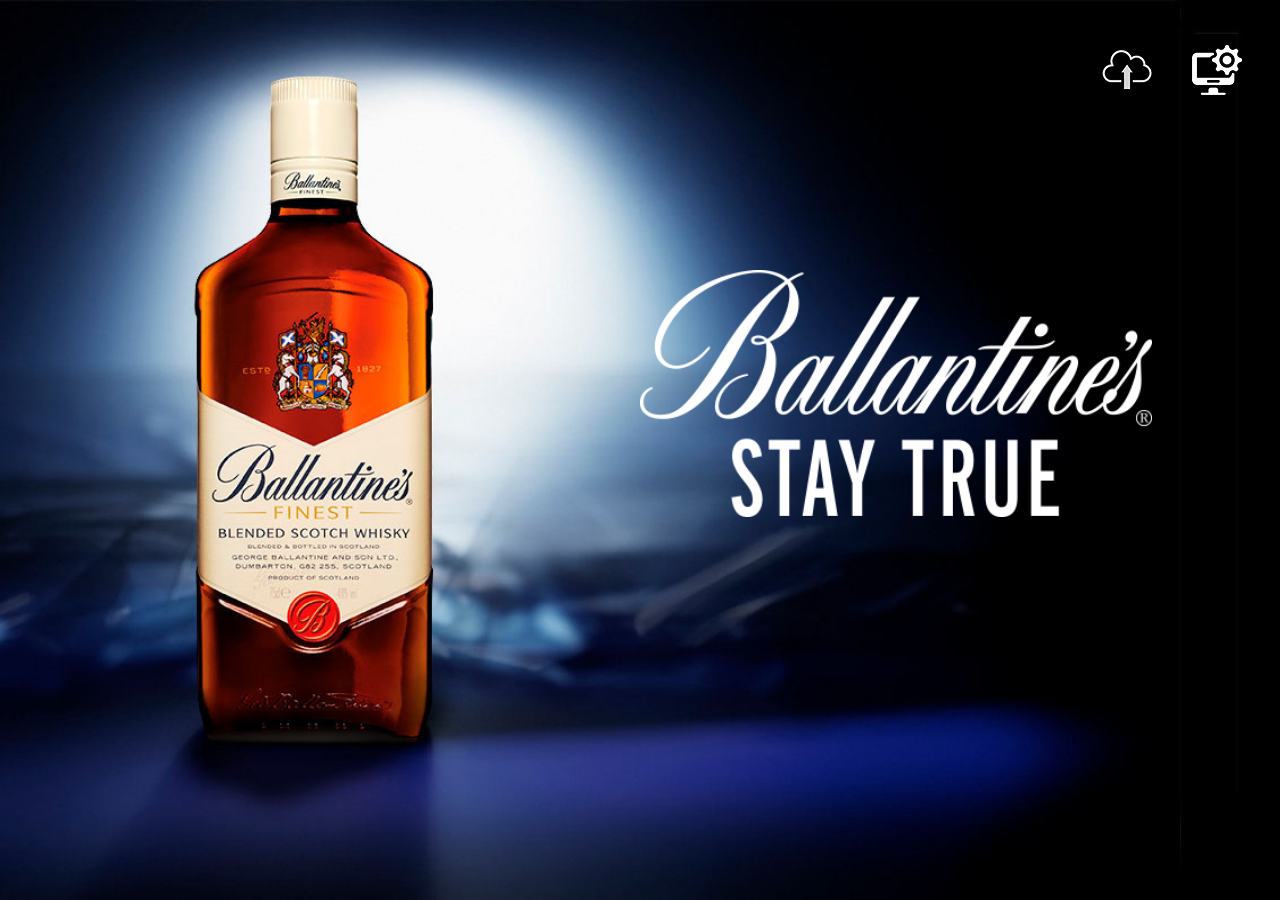
==== Ballantines Games/platforms/browser/www/index.html @ 6be24aa2 "primer commit" ====
<!DOCTYPE html>
<html>
<head>
    <meta charset="utf-8" />
    <meta name="format-detection" content="telephone=no" />
    <meta name="msapplication-tap-highlight" content="no" />
    <meta name="viewport" content="user-scalable=no, initial-scale=1, maximum-scale=1, minimum-scale=1, width=device-width" />
    <!-- This is a wide open CSP declaration. To lock this down for production, see below. -->
    <meta http-equiv="Content-Security-Policy" content="default-src * 'self' 'unsafe-inline' data: gap: 'unsafe-eval'; style-src * 'self' 'unsafe-inline'; connect-src * ; script-src * 'self' 'unsafe-inline'; media-src *">


    <link rel="stylesheet" type="text/css" href="css/index.css" />
    <title>Tombola</title>
</head>

<body>
  	<a href="setup.html" class="setup"><img src="img/setup.png" width="50" height="50" alt="" /></a>
	<a href="sync.html" class="sincronizar"><img src="img/nube.png" width="50" height="50" alt="" /></a>
   	<div id="intro">
    	<a href="formulario.html"><img src="img/logo1.png" width="450" height="217" alt="" class="logo animated fadeIn"/></a>
    </div>

    <script src="cordova.js"></script>
    <script src="js/jquery-1.9.1.min.js"></script>
    <script src="js/index.js"></script>
  </body>

</html>
---- Ballantines Games/platforms/browser/www/css/index.css ----
@import url("fonts.css");
@import url("animate.min.css");

:focus {
outline: 0;
}

input[type="date"]:before{
    color:#fff;
    content:attr(placeholder);
}

input[type="date"].full:before {
    color:black;
    content:""!important;
}

input::-webkit-datetime-edit{ color: transparent; }


body{
	margin: 0;
	padding: 0;
	font-family:'Conv_futura medium bt',Sans-Serif;
	width: 100%;
	height: 100%;
	background: #000;
	color: #fff;
	overflow: hidden;
}

a.volver{
	text-shadow: 0 -1px 1px rgba(0,0,0,0.25), -2px 0 1px rgba(0,0,0,0.25);
    border-radius: 5px;
    -moz-border-radius: 5px;
    -webkit-border-radius: 5px;
    -moz-box-shadow: 0 1px 2px rgba(0,0,0,0.5);
    -webkit-box-shadow: 0 1px 2px rgba(0,0,0,0.5);
    display: inline-block;
    color: white;
    padding: 5px 10px 5px;
    white-space: nowrap;
    text-decoration: none;
    cursor: pointer;
    background-color: #001a3b;
    border-style: none;
    text-align: center;
    overflow: visible;
	font-size: 1em;
	position: absolute;
	right: 3%;
	top: 5%;
	z-index: 10;
}

a.setup{
	width: 50px;
	height: 50px;
	position: absolute;
	right: 3%;
	top: 5%;
	z-index: 10;
}

a.sincronizar{
	width: 50px;
	height: 50px;
	position: absolute;
	right: 10%;
	top: 5%;
	z-index: 10;
}

#intro{
  width: 100%;
  height: 100%;
  position: absolute;
  background: url(../img/fondo_premio.jpg) no-repeat center center fixed; 
  -webkit-background-size: cover;
  -moz-background-size: cover;
  -o-background-size: cover;
  background-size: cover;
  z-index: 1;	
}

#intro .logo{
	width: 40%;
	height: auto;
	position: absolute;
	z-index: 2;
	top: 30%;
	right: 10%;
	animation-delay:1s;
}

#formulario .logo{
	width: 35%;
	height: auto;
	position: absolute;
	z-index: 2;
	top: 30%;
	right: 6%;
	animation-delay:1s;
}

#formulario{
  width: 100%;
  height: 100%;
  position: absolute;
  background: url(../img/formulario.jpg) no-repeat center center fixed; 
  -webkit-background-size: cover;
  -moz-background-size: cover;
  -o-background-size: cover;
  background-size: cover;
  z-index: 1;		
}

#formulario .campos{
	width: 40%;
	height: 90%;
	left: 5%;
	top: 5%;
	position: absolute;
	animation-delay:1s;
}

#formulario .campos .input{
	color: #fff;
	background: #001a3b;
	font-size: 1.4em;
	display: block;
	width: 90%;
	padding: 15px 5%;
	border: none;
	border-radius: 10px;
	text-transform: uppercase;
}

#formulario .campos select.fecha{
	color: #fff;
	background: #001a3b;
	font-size: 1.4em;
	display:inline-block;
	width: 32%;
	padding: 15px 5%;
	border: none;
	border-radius: 10px;
	text-transform: uppercase;
	-webkit-appearance:none;
}

#formulario .campos .desc_fecha{
	text-align: left;
	font-size: 1em;
}

#formulario .info{
	text-align: right;
}

#formulario .campos .enviar{
	color: #fff;
	background: #001a3b;
	font-size: 1.4em;
	border: none;
	border-radius: 10px;
	padding: 10px 5%;
}

/* Create a custom checkbox */
.container {
    display: block;
    position: relative;
    padding-left: 35px;
    margin-bottom: 12px;
    cursor: pointer;
    
    -webkit-user-select: none;
    -moz-user-select: none;
    -ms-user-select: none;
    user-select: none;
}

/* Hide the browser's default checkbox */
.container input {
    position: absolute;
    opacity: 0;
    cursor: pointer;
}

/* Create a custom checkbox */
.checkmark {
    position: absolute;
    top: -2px;
    right: 0;
    height: 25px;
    width: 25px;
    background-color: #001a3b;
}

/* On mouse-over, add a grey background color */
.container:hover input ~ .checkmark {
    background-color: #001a3b;
}

/* When the checkbox is checked, add a blue background */
.container input:checked ~ .checkmark {
    background-color: #001a3b;
}

/* Create the checkmark/indicator (hidden when not checked) */
.checkmark:after {
    content: "";
    position: absolute;
    display: none;
}

/* Show the checkmark when checked */
.container input:checked ~ .checkmark:after {
    display: block;
}

/* Style the checkmark/indicator */
.container .checkmark:after {
    left: 9px;
    top: 5px;
    width: 5px;
    height: 10px;
    border: solid white;
    border-width: 0 3px 3px 0;
    -webkit-transform: rotate(45deg);
    -ms-transform: rotate(45deg);
    transform: rotate(45deg);
}


#juego{
  width: 100%;
  height: 100%;
  position: absolute;
  background: url(../img/formulario.jpg) no-repeat center center fixed; 
  -webkit-background-size: cover;
  -moz-background-size: cover;
  -o-background-size: cover;
  background-size: cover;
  z-index: 1;		
}

#juego .logo{
	width: 20%;
	height: auto;
	position: absolute;
	z-index: 2;
	top: 50%;
	left: 5%;
	animation-delay:1s;
}

#juego .contenedor-rueda{
    width:526px;
	
    display:inline-block;
    vertical-align: bottom;
    position:relative;
	float: right;
    margin: 10% 5% 0 0;
}

#juego .contenedor-rueda .indicador{
    position:absolute;
	top:-30px;
    left:50%;
	margin-left:-24px;
	display:block;
	z-index:10;
	width:53px;
	height:86px;
}

#juego .contenedor-rueda .rueda{
    margin-top:2px;
	display:block;
}

#juego .tu_premio{
	width: 30%;
	left: 5%;
	top: 10%;
	height: 25%;
	position: absolute;
	text-align: center;
	display: none;
}

#juego .tu_premio .box_premio{
	background: #fff;
	text-transform: uppercase;
	border-radius: 50%;
	padding: 30px 20px;
	color: #001a3b;
	font-size: 2em;
	font-family: 'Conv_Futura Bold font',Sans-Serif;
}

body.setup{
  overflow: auto;
  background: url(../img/formulario.jpg) no-repeat center center fixed; 
  -webkit-background-size: cover;
  -moz-background-size: cover;
  -o-background-size: cover;
  background-size: cover;
  min-height: 800px;
}

body.setup .box,body.setup h1{
	margin: 3% 0 0 5%;
}

body.setup input[type='text'] {
   border: none;
   width: 200px;
   padding: 10px;
   border-radius: 5px;
   color: #001a3b; 
   font-size: 1em;
}
body.setup #t01 {
    width:90%;
	margin: 0 auto;
	background: rgba(255,255,255,0.8);
	color: #000;
}
body.setup #t01, th, td {
    border-collapse: collapse;
}
body.setup th, td {
    padding: 5px;
    text-align: left;
}
body.setup table#t01 tr:nth-child(even) {
   /* background-color: #eee;*/
}
body.setup table#t01 tr:nth-child(odd) {
   /* background-color:#fff;*/
}
body.setup table#t01 th    {
    background-color: #001a3b;
    color: white;
}
body.setup button {
    margin: 10px;
    text-shadow: 0 -1px 1px rgba(0,0,0,0.25), -2px 0 1px rgba(0,0,0,0.25);
    border-radius: 5px;
    -moz-border-radius: 5px;
    -webkit-border-radius: 5px;
    -moz-box-shadow: 0 1px 2px rgba(0,0,0,0.5);
    -webkit-box-shadow: 0 1px 2px rgba(0,0,0,0.5);
    display: inline-block;
    color: white;
    padding: 5px 10px 5px;
    white-space: nowrap;
    text-decoration: none;
    cursor: pointer;
    background-color: #001a3b;
    border-style: none;
    text-align: center;
    overflow: visible;
	font-size: 1em;
}

body.setup button:active {
    background-position: 0 -100px;
    -moz-box-shadow: inset 0 1px 2px rgba(0,0,0,0.7);
    -webkit-box-shadow: none;
}

body.setup #qrpopup {
    position:fixed;
	z-index:9999;
	background-color:rgba(0, 0, 0,0.9);
	width:300px;
	height: 300px;
	top: 50%;
	left: 50%;
	display:none;
	margin: -150px 0 0 -150px;
}

body.setup #qrpopup input[type=text]{
	display: block;
	margin: 10px auto;
}

.sync{
	width: 50%;
	margin: 20px auto;
	text-align: center;
}

.sync a.btn_subir{
	text-shadow: 0 -1px 1px rgba(0,0,0,0.25), -2px 0 1px rgba(0,0,0,0.25);
    border-radius: 5px;
    -moz-border-radius: 5px;
    -webkit-border-radius: 5px;
    -moz-box-shadow: 0 1px 2px rgba(0,0,0,0.5);
    -webkit-box-shadow: 0 1px 2px rgba(0,0,0,0.5);
    display: inline-block;
    color: white;
    padding: 5px 10px 5px;
    white-space: nowrap;
    text-decoration: none;
    cursor: pointer;
    background-color: #001a3b;
    border-style: none;
    text-align: center;
    overflow: visible;
	font-size: 1em;
}

.sync .loading{
	padding: 20px 0;
	display: none;
}
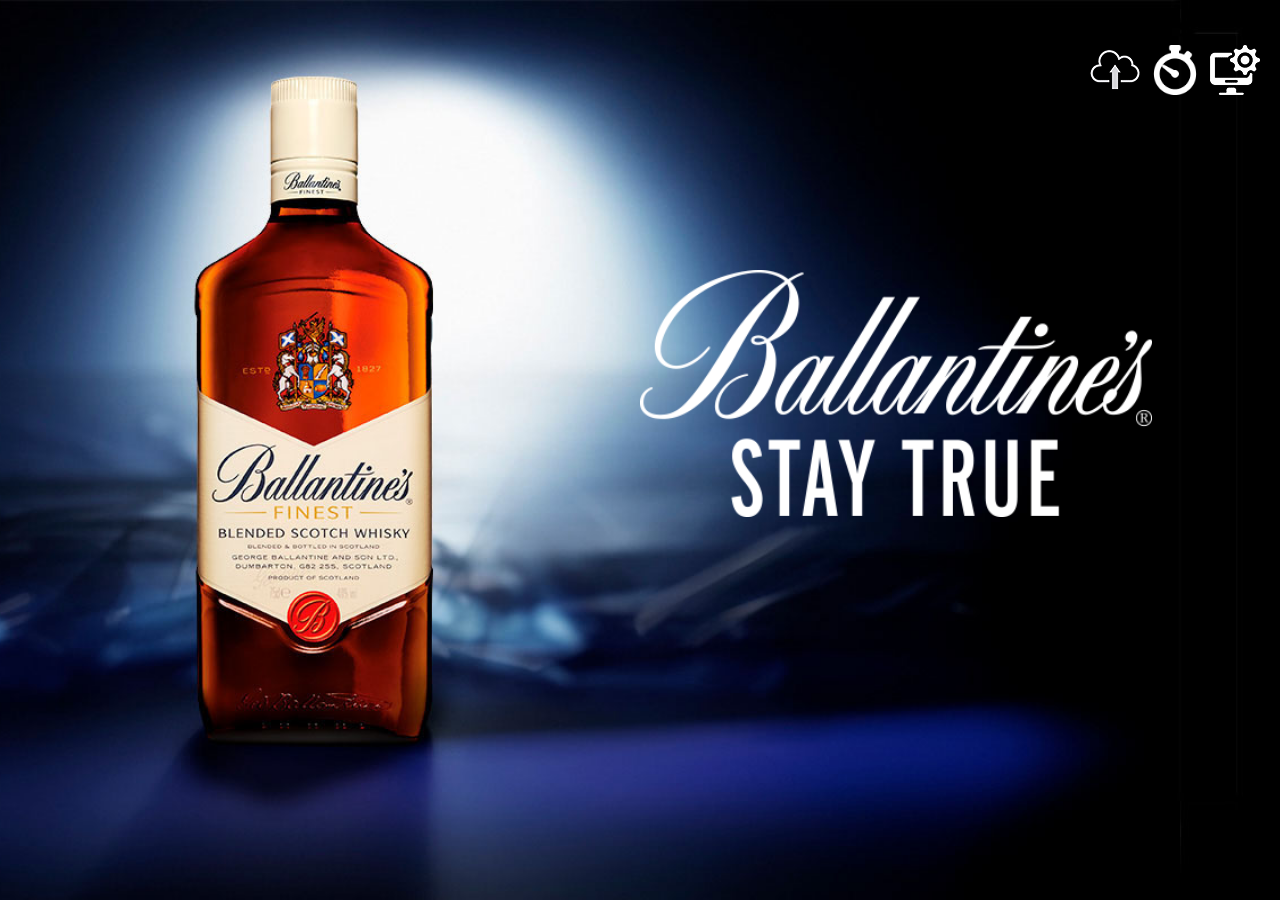
==== commit 8a067040: "se suma pantalla de configuracion de tiempo a los juegos" ====
--- a/Ballantines Games/platforms/browser/www/index.html
+++ b/Ballantines Games/platforms/browser/www/index.html
@@ -7,14 +7,15 @@
     <meta name="viewport" content="user-scalable=no, initial-scale=1, maximum-scale=1, minimum-scale=1, width=device-width" />
     <!-- This is a wide open CSP declaration. To lock this down for production, see below. -->
     <meta http-equiv="Content-Security-Policy" content="default-src * 'self' 'unsafe-inline' data: gap: 'unsafe-eval'; style-src * 'self' 'unsafe-inline'; connect-src * ; script-src * 'self' 'unsafe-inline'; media-src *">
-
+	<meta name="apple-mobile-web-app-capable" content="yes" />
 
     <link rel="stylesheet" type="text/css" href="css/index.css" />
-    <title>Tombola</title>
+    <title>Ballantines</title>
 </head>
 
-<body>
+<body id="fixed">
   	<a href="setup.html" class="setup"><img src="img/setup.png" width="50" height="50" alt="" /></a>
+	<a href="time.html" class="time"><img src="img/time.png" width="50" height="50" alt="" /></a>
 	<a href="sync.html" class="sincronizar"><img src="img/nube.png" width="50" height="50" alt="" /></a>
    	<div id="intro">
     	<a href="formulario.html"><img src="img/logo1.png" width="450" height="217" alt="" class="logo animated fadeIn"/></a>
--- a/Ballantines Games/platforms/browser/www/css/index.css
+++ b/Ballantines Games/platforms/browser/www/css/index.css
@@ -27,6 +27,14 @@
 	background: #000;
 	color: #fff;
 	overflow: hidden;
+}
+
+strong, h1, h2, h3, h4, h5{
+	/*
+	font-family: 'Conv_Futura Bold font',Sans-Serif;
+	letter-spacing: 2px;
+	*/
+	font-weight: bold;
 }
 
 a.volver{
@@ -57,7 +65,7 @@
 	width: 50px;
 	height: 50px;
 	position: absolute;
-	right: 3%;
+	right: 20px;
 	top: 5%;
 	z-index: 10;
 }
@@ -66,7 +74,16 @@
 	width: 50px;
 	height: 50px;
 	position: absolute;
-	right: 10%;
+	right: 140px;
+	top: 5%;
+	z-index: 10;
+}
+
+a.time{
+	width: 50px;
+	height: 50px;
+	position: absolute;
+	right: 80px;
 	top: 5%;
 	z-index: 10;
 }
@@ -103,7 +120,7 @@
 	animation-delay:1s;
 }
 
-#formulario{
+#formulario, #diferencias{
   width: 100%;
   height: 100%;
   position: absolute;
@@ -234,73 +251,6 @@
 }
 
 
-#juego{
-  width: 100%;
-  height: 100%;
-  position: absolute;
-  background: url(../img/formulario.jpg) no-repeat center center fixed; 
-  -webkit-background-size: cover;
-  -moz-background-size: cover;
-  -o-background-size: cover;
-  background-size: cover;
-  z-index: 1;		
-}
-
-#juego .logo{
-	width: 20%;
-	height: auto;
-	position: absolute;
-	z-index: 2;
-	top: 50%;
-	left: 5%;
-	animation-delay:1s;
-}
-
-#juego .contenedor-rueda{
-    width:526px;
-	
-    display:inline-block;
-    vertical-align: bottom;
-    position:relative;
-	float: right;
-    margin: 10% 5% 0 0;
-}
-
-#juego .contenedor-rueda .indicador{
-    position:absolute;
-	top:-30px;
-    left:50%;
-	margin-left:-24px;
-	display:block;
-	z-index:10;
-	width:53px;
-	height:86px;
-}
-
-#juego .contenedor-rueda .rueda{
-    margin-top:2px;
-	display:block;
-}
-
-#juego .tu_premio{
-	width: 30%;
-	left: 5%;
-	top: 10%;
-	height: 25%;
-	position: absolute;
-	text-align: center;
-	display: none;
-}
-
-#juego .tu_premio .box_premio{
-	background: #fff;
-	text-transform: uppercase;
-	border-radius: 50%;
-	padding: 30px 20px;
-	color: #001a3b;
-	font-size: 2em;
-	font-family: 'Conv_Futura Bold font',Sans-Serif;
-}
 
 body.setup{
   overflow: auto;
@@ -421,3 +371,94 @@
 	padding: 20px 0;
 	display: none;
 }
+
+
+#menu{
+  width: 100%;
+  height: 100%;
+  position: absolute;
+  background: url(../img/bkg_seleccion.jpg) no-repeat center center fixed; 
+  -webkit-background-size: cover;
+  -moz-background-size: cover;
+  -o-background-size: cover;
+  background-size: cover;
+  z-index: 1;		
+}
+
+#menu .wrapper{
+	width: 993px;
+	margin: 20% auto;
+}
+
+#menu .wrapper a.btn{
+	display: inline-block;
+	height: 282px;
+	width: 301px;
+	background-position: 0px 0px;
+	background-repeat: no-repeat;
+	margin-right: 40px;
+}
+
+#menu .wrapper a.btn:last-child{
+	margin-right: 0px;
+}
+
+#menu .wrapper a.btn:hover{
+	background-position: -301px 0px;
+}
+
+
+
+#menu .wrapper a.btn.memo{
+	background-image: url('../img/juego11.png');
+}
+
+#menu .wrapper a.btn.siete{
+	background-image: url('../img/juego22.png');
+}
+
+#menu .wrapper a.btn.arma{
+	background-image: url('../img/juego33.png');
+}
+
+#intro .premio{
+	position: absolute;
+	width: 50%;
+	height: 500px;
+	right: 0;
+	top: 100px;
+	text-align: center;
+	animation-delay:1s;
+}
+
+#intro .premio a{
+	text-decoration: none;
+	color: #ffffff;
+}
+
+#intro .premio .huevo {
+  margin: 20px auto;
+  text-align: center;
+  text-transform: uppercase;  
+  color: #001a3b;	
+  width: 350px;
+  height: 200px;
+  background: #ffffff;
+  border-radius: 175px / 100px;
+  position: relative;	
+}
+
+#intro .premio .huevo p {
+    margin: 0;
+    position: absolute;
+    top: 50%;
+    left: 50%;
+	font-size: 2.1em;
+	font-family: 'Conv_FuturaExtraBlack';
+    margin-right: -50%;
+	
+	font-weight: bold;
+    transform: translate(-50%, -50%); 
+}
+
+
